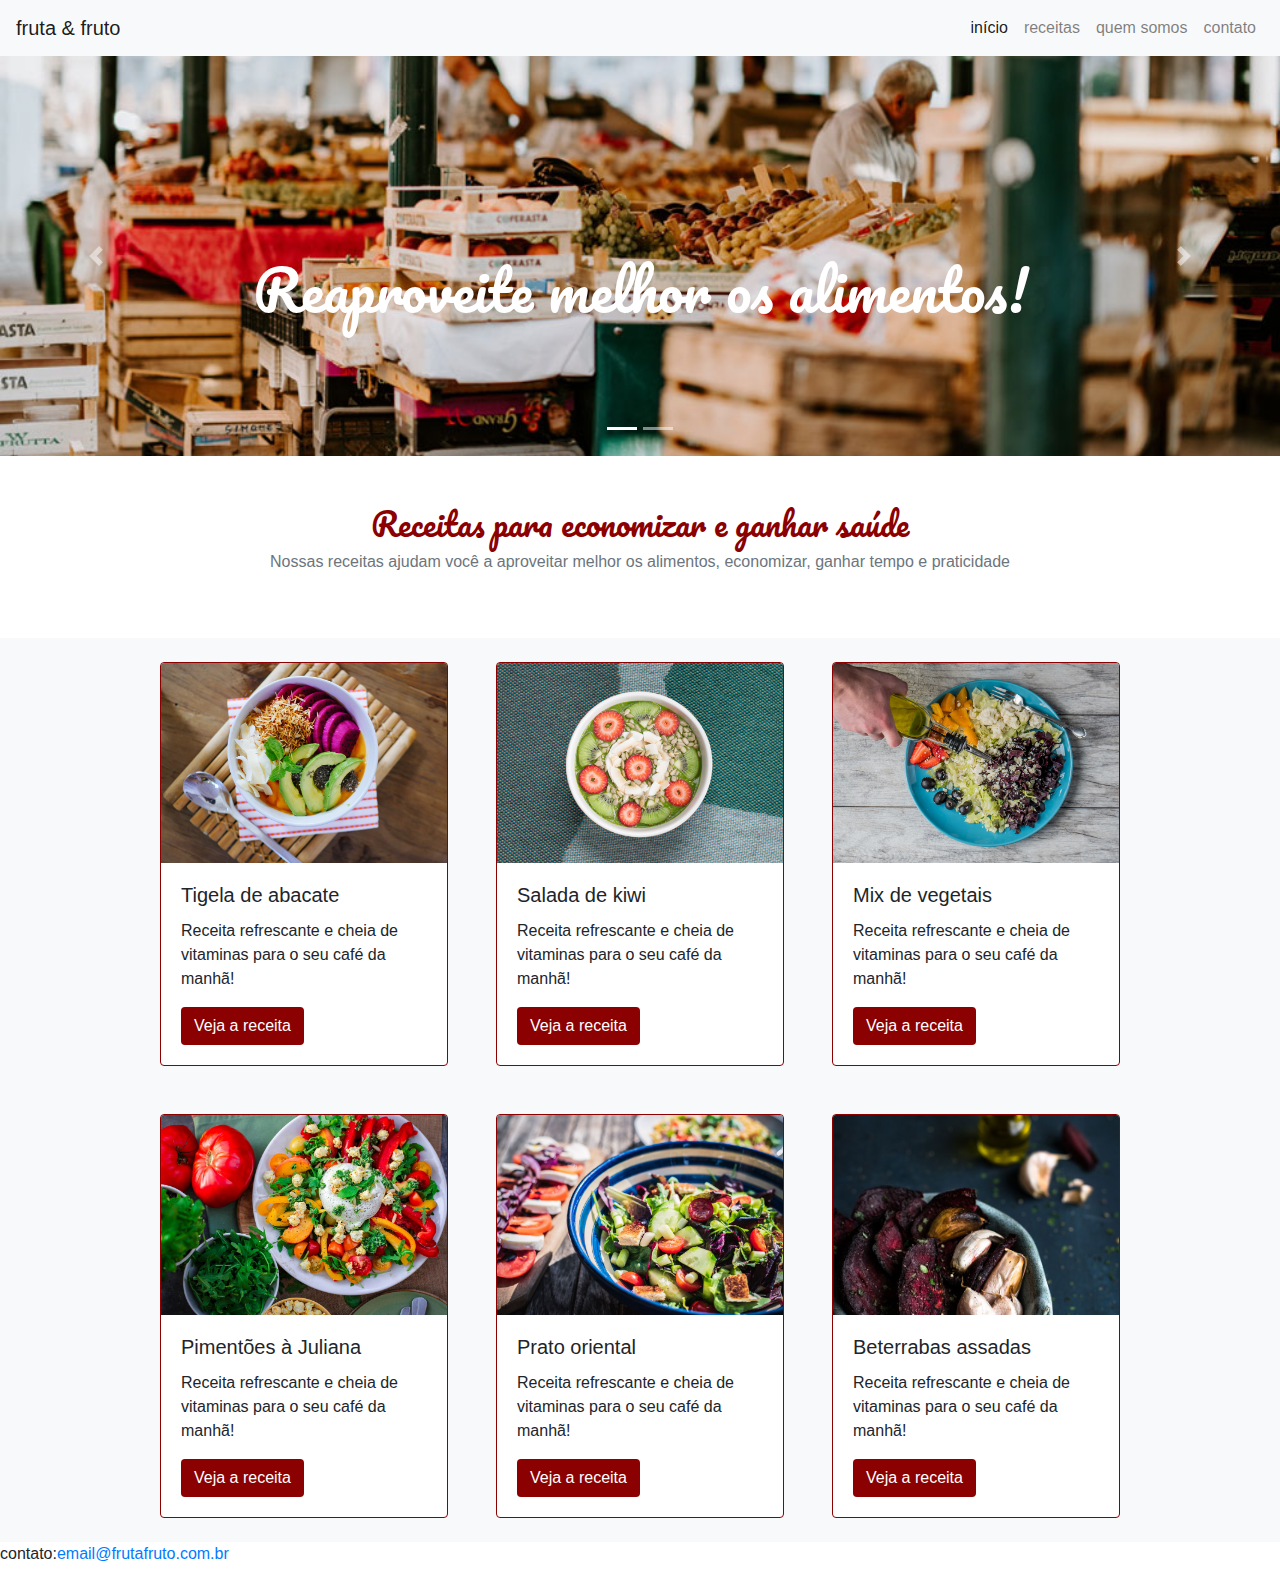
==== bootstrap/index.html @ f61c06d6 "projetinho do bootstrap4" ====
<!DOCTYPE html>
<html>

<head>
  <meta charset="utf-8">
  <meta name="viewport" content="width=device-width, initial-scale=1">
  <title>fruta e fruto</title>
  <link href="https://fonts.googleapis.com/css?family=Pacifico&display=swap" rel="stylesheet">
  <link rel="stylesheet" href="https://stackpath.bootstrapcdn.com/bootstrap/4.4.1/css/bootstrap.min.css"
    integrity="sha384-Vkoo8x4CGsO3+Hhxv8T/Q5PaXtkKtu6ug5TOeNV6gBiFeWPGFN9MuhOf23Q9Ifjh" crossorigin="anonymous">
  <link rel="stylesheet" type="text/css" href="src/style.css">
</head>

<body>
  <header>
    <nav class="navbar navbar-expand-lg navbar-light bg-light">
      <a class="navbar-brand" href="#">fruta & fruto</a>
      <button class="navbar-toggler" type="button" data-toggle="collapse" data-target="#navbarNav"
        aria-controls="navbarNav" aria-expanded="false" aria-label="Toggle navigation">
        <span class="navbar-toggler-icon"></span>
      </button>
      <div class="collapse navbar-collapse justify-content-end" id="navbarNav">
        <ul class="navbar-nav">
          <li class="nav-item active">
            <a class="nav-link" href="#">início<span class="sr-only">(current)</span></a>
          </li>
          <li class="nav-item">
            <a class="nav-link" href="#">receitas</a>
          </li>
          <li class="nav-item">
            <a class="nav-link" href="#">quem somos</a>
          </li>
          <li class="nav-item">
            <a class="nav-link" href="#">contato</a>
          </li>
        </ul>
      </div>
    </nav>
  </header>

  <main>
    <section class="carrosel">
      <div id="carouselExampleCaptions" class="carousel slide" data-ride="carousel" data-interval="3000">
        <ol class="carousel-indicators">
          <li data-target="#carouselExampleCaptions" data-slide-to="0" class="active"></li>
          <li data-target="#carouselExampleCaptions" data-slide-to="1"></li>
        </ol>
        <div class="carousel-inner">
          <div class="carousel-item active">
            <img src="src/img/carrossel-img1.jpg" class="d-block w-100 imagem-carrosel" alt="...">
            <div class="carousel-caption d-none d-md-block h-50">
              <h1 class="fonte-titulo display-4">Reaproveite melhor os alimentos!</h1>
            </div>
          </div>
          <div class="carousel-item">
            <img src="src/img/carrossel-img2.jpg" class="d-block w-100 imagem-carrosel" alt="...">
            <div class="carousel-caption d-none d-md-block h-50">
              <h1 class="fonte-titulo display-4">Economize e ganhe em saúde!</h1>
            </div>
          </div>
        </div>
        <a class="carousel-control-prev" href="#carouselExampleCaptions" role="button" data-slide="prev">
          <span class="carousel-control-prev-icon" aria-hidden="true"></span>
          <span class="sr-only">Previous</span>
        </a>
        <a class="carousel-control-next" href="#carouselExampleCaptions" role="button" data-slide="next">
          <span class="carousel-control-next-icon" aria-hidden="true"></span>
          <span class="sr-only">Next</span>
        </a>
      </div>
  </section>

  <section id="titulo">
    <h2 class="text-center fonte-titulo cor-especial pt-5">Receitas para economizar e ganhar saúde</h2>
    <p class="text-center text-secondary pb-5">Nossas receitas ajudam você a aproveitar melhor os alimentos, economizar, ganhar tempo e praticidade</p>
  </section>

  
  <section class="container-fluid bg-light" id="receitas">
    <div class="row justify-content-center">
      <article class="card borda-cor-especial card-largura p-0 m-4 col-12 col-md-4">
        <img src="src/img/receita-abacate.jpg" class="card-img-top card-posicao-imagem" alt="tigela com salada de abacate, vista superior">
        <div class="card-body">
          <h5 class="card-title">Tigela de abacate</h5>
          <p class="card-text">Receita refrescante e cheia de vitaminas para o seu café da manhã!</p>
          <a href="#" class="btn botao-cor-especial">Veja a receita</a>
        </div>
      </article>

      <article class="card borda-cor-especial card-largura p-0 m-4 col-12 col-md-4">
        <img src="src/img/receita-kiwi.jpg" class="card-img-top card-posicao-imagem" alt="tigela de mingau com kiwi, vista superior">
        <div class="card-body">
          <h5 class="card-title">Salada de kiwi</h5>
          <p class="card-text">Receita refrescante e cheia de vitaminas para o seu café da manhã!</p>
          <a href="#" class="btn botao-cor-especial">Veja a receita</a>
        </div>
      </article>

      <article class="card borda-cor-especial card-largura p-0 m-4 col-12 col-md-4" >
        <img src="src/img/receita-mix.jpg" class="card-img-top card-posicao-imagem" alt="prato com mix de vegetais e mão de pessoa adicionando azeite, vista superior">
        <div class="card-body">
          <h5 class="card-title">Mix de vegetais</h5>
          <p class="card-text">Receita refrescante e cheia de vitaminas para o seu café da manhã!</p>
          <a href="#" class="btn botao-cor-especial">Veja a receita</a>
        </div>
      </article>

      <article class="card borda-cor-especial card-largura p-0 m-4 col-12 col-md-4" >
        <img src="src/img/receita-pimentoes.jpg" class="card-img-top card-posicao-imagem" alt="prato de salada de pimentões com alguns ingredientes ao lado, vista superior">
        <div class="card-body">
          <h5 class="card-title">Pimentões à Juliana</h5>
          <p class="card-text">Receita refrescante e cheia de vitaminas para o seu café da manhã!</p>
          <a href="#" class="btn botao-cor-especial">Veja a receita</a>
        </div>
      </article>

      <article class="card borda-cor-especial card-largura p-0 m-4 col-12 col-md-4" >
        <img src="src/img/receita-oriental.jpg" class="card-img-top card-posicao-imagem" alt="tigela com salada de vegetais estilo oriental, vista de cima">
        <div class="card-body">
          <h5 class="card-title">Prato oriental</h5>
          <p class="card-text">Receita refrescante e cheia de vitaminas para o seu café da manhã!</p>
          <a href="#" class="btn botao-cor-especial">Veja a receita</a>
        </div>
      </article>

      <article class="card borda-cor-especial card-largura p-0 m-4 col-12 col-md-4" >
        <img src="src/img/receita-beterrabas.jpg" class="card-img-top card-posicao-imagem" alt="tigela com beterrabas e dentes de alho assados em primeiro plano, com ingredientes ao fundo">
        <div class="card-body">
          <h5 class="card-title">Beterrabas assadas</h5>
          <p class="card-text">Receita refrescante e cheia de vitaminas para o seu café da manhã!</p>
          <a href="#" class="btn botao-cor-especial">Veja a receita</a>
        </div>
      </article>
    </div>
  </section>
</main>


  <p>contato:<a href="mailto:email@frutafruto.com.br">email@frutafruto.com.br</a></p>

  <script src="https://code.jquery.com/jquery-3.4.1.slim.min.js"
    integrity="sha384-J6qa4849blE2+poT4WnyKhv5vZF5SrPo0iEjwBvKU7imGFAV0wwj1yYfoRSJoZ+n"
    crossorigin="anonymous"></script>
  <script src="https://cdn.jsdelivr.net/npm/popper.js@1.16.0/dist/umd/popper.min.js"
    integrity="sha384-Q6E9RHvbIyZFJoft+2mJbHaEWldlvI9IOYy5n3zV9zzTtmI3UksdQRVvoxMfooAo"
    crossorigin="anonymous"></script>
  <script src="https://stackpath.bootstrapcdn.com/bootstrap/4.4.1/js/bootstrap.min.js"
    integrity="sha384-wfSDF2E50Y2D1uUdj0O3uMBJnjuUD4Ih7YwaYd1iqfktj0Uod8GCExl3Og8ifwB6"
    crossorigin="anonymous"></script>

</body>

</html>
---- bootstrap/src/style.css ----
.card-largura {
    max-width: 18rem;
}
.fonte-titulo {
    font-family: 'Pacifico', cursive;
}
.imagem-carrosel {
   object-fit: cover;
   object-position: 0 80%;
   height: 400px;
}

.cor-especial {
    color: darkred;
}

.botao-cor-especial {
    background-color: darkred;
    color: white;
}

.borda-cor-especial {
    border-color: darkred;
}

.card-posicao-imagem {
    object-fit: cover;
    height: 200px;
}
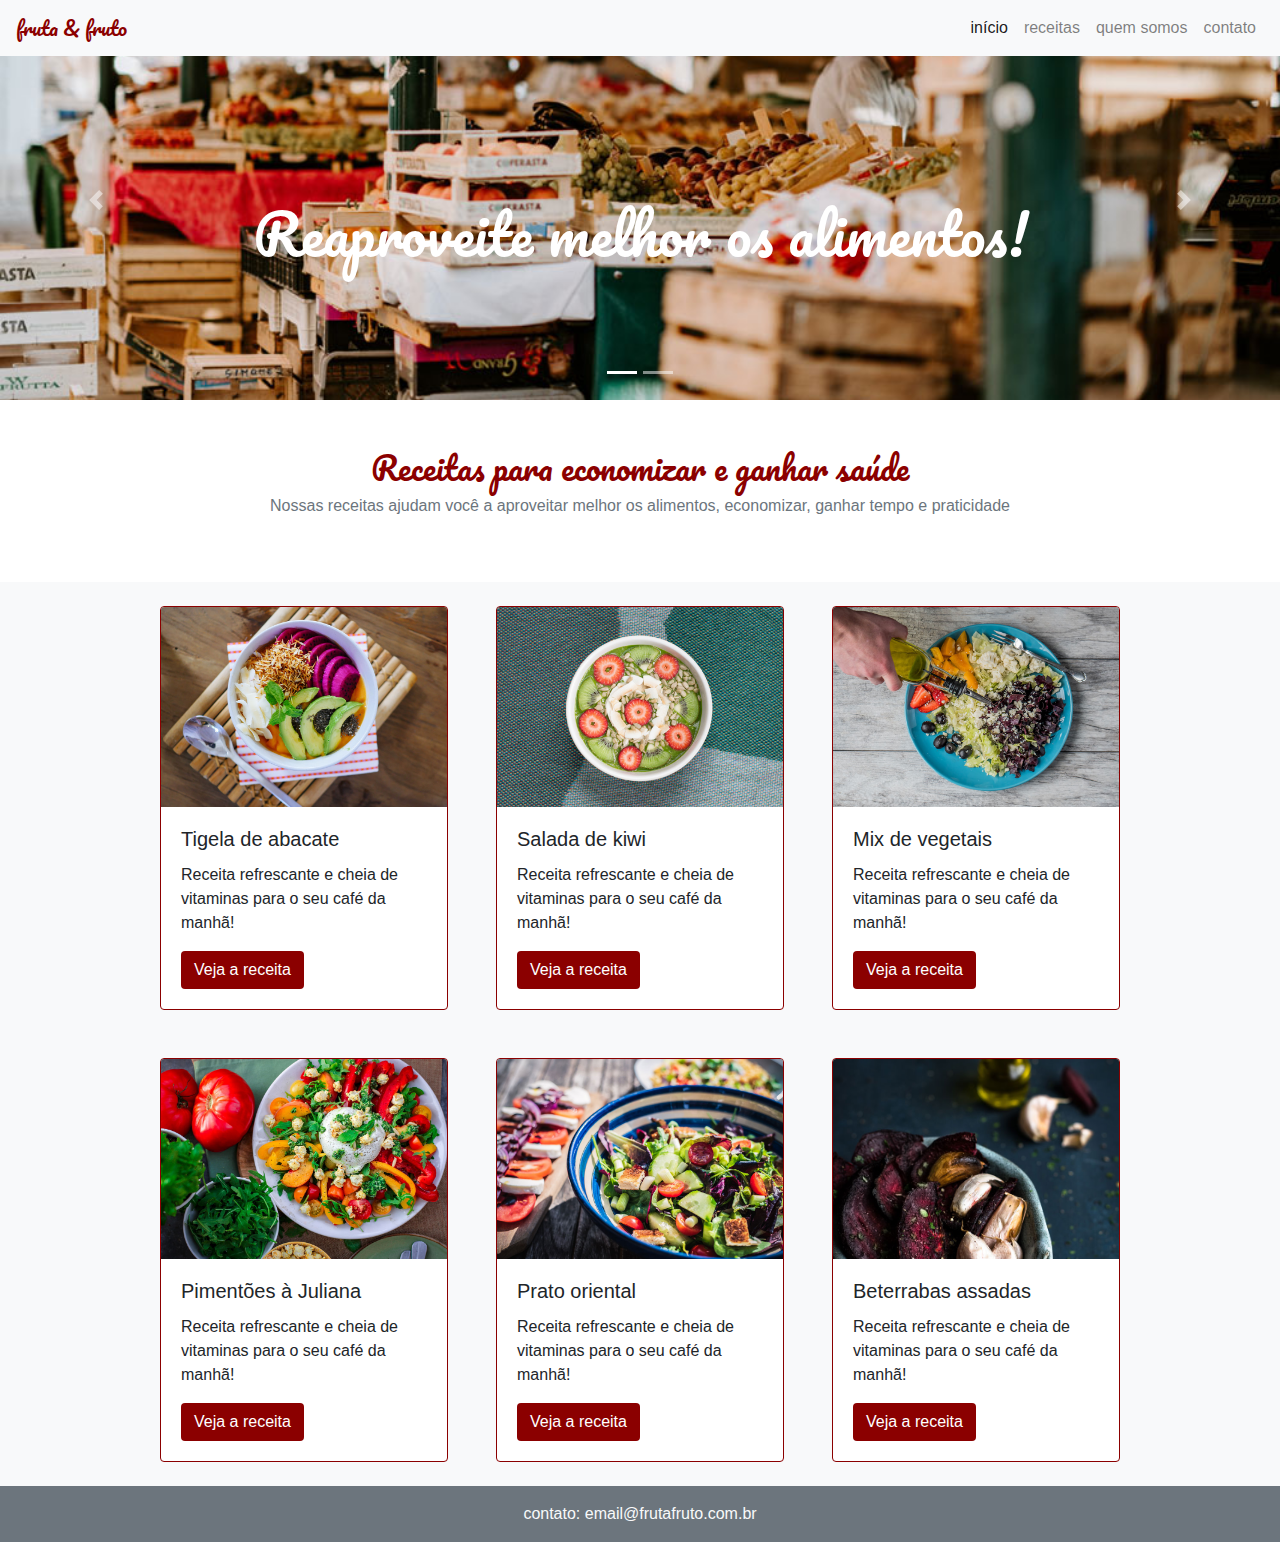
==== commit e615a788: "finalizando o projetinho do bootstrap4" ====
--- a/bootstrap/index.html
+++ b/bootstrap/index.html
@@ -13,8 +13,8 @@
 
 <body>
   <header>
-    <nav class="navbar navbar-expand-lg navbar-light bg-light">
-      <a class="navbar-brand" href="#">fruta & fruto</a>
+    <nav class="navbar navbar-expand-lg navbar-light bg-light fixed-top">
+      <a class="navbar-brand fonte-titulo cor-especial" href="#">fruta & fruto</a>
       <button class="navbar-toggler" type="button" data-toggle="collapse" data-target="#navbarNav"
         aria-controls="navbarNav" aria-expanded="false" aria-label="Toggle navigation">
         <span class="navbar-toggler-icon"></span>
@@ -31,7 +31,7 @@
             <a class="nav-link" href="#">quem somos</a>
           </li>
           <li class="nav-item">
-            <a class="nav-link" href="#">contato</a>
+            <a class="nav-link" data-toggle="modal" data-target="#modal-contato" href="#">contato</a>
           </li>
         </ul>
       </div>
@@ -135,8 +135,45 @@
   </section>
 </main>
 
+<footer class="bg-secondary p-3 "> 
+  <p class="m-0 text-light text-center">contato: <a class="text-light" href="mailto:email@frutafruto.com.br">email@frutafruto.com.br</a></p>
+</footer>
 
-  <p>contato:<a href="mailto:email@frutafruto.com.br">email@frutafruto.com.br</a></p>
+<!-- Modal -->
+<div class="modal fade" id="modal-contato" tabindex="-1" role="dialog" aria-labelledby="exampleModalLabel" aria-hidden="true">
+  <div class="modal-dialog" role="document">
+    <dialog class="modal-content">
+      <header class="modal-header">
+        <h5 class="modal-title" id="exampleModalLabel">Entre em contato</h5>
+        <button type="button" class="close" data-dismiss="modal" aria-label="Close">
+          <span aria-hidden="true">&times;</span>
+        </button>
+      </header>
+      <main class="modal-body">
+        <form>
+          <div class="form-group">
+            <label for="formGroupExampleInput">Nome completo</label>
+            <input type="text" class="form-control" id="formGroupExampleInput" placeholder="Insira seu nome completo">
+          </div>
+          <div class="form-group">
+            <label for="exampleFormControlInput1">Endereçõ de e-mail</label>
+            <input type="email" class="form-control" id="exampleFormControlInput1" placeholder="nome@exemplo.com">
+          </div>
+          <div class="form-group">
+            <label for="exampleFormControlTextarea1">Deixe seu comentário</label>
+            <textarea class="form-control" id="exampleFormControlTextarea1" placeholder="Insira aqui seu comentário" rows="3"></textarea>
+          </div>
+        </form>
+      </main>
+      <footer class="modal-footer">
+        <button type="button" class="btn btn-secondary" data-dismiss="modal">Fechar</button>
+        <button type="button" class="btn botao-cor-especial">Enviar mensagem</button>
+      </footer>
+    </dialog>
+  </div>
+</div>
+
+
 
   <script src="https://code.jquery.com/jquery-3.4.1.slim.min.js"
     integrity="sha384-J6qa4849blE2+poT4WnyKhv5vZF5SrPo0iEjwBvKU7imGFAV0wwj1yYfoRSJoZ+n"
--- a/bootstrap/src/style.css
+++ b/bootstrap/src/style.css
@@ -11,7 +11,7 @@
 }
 
 .cor-especial {
-    color: darkred;
+    color: darkred !important;
 }
 
 .botao-cor-especial {
